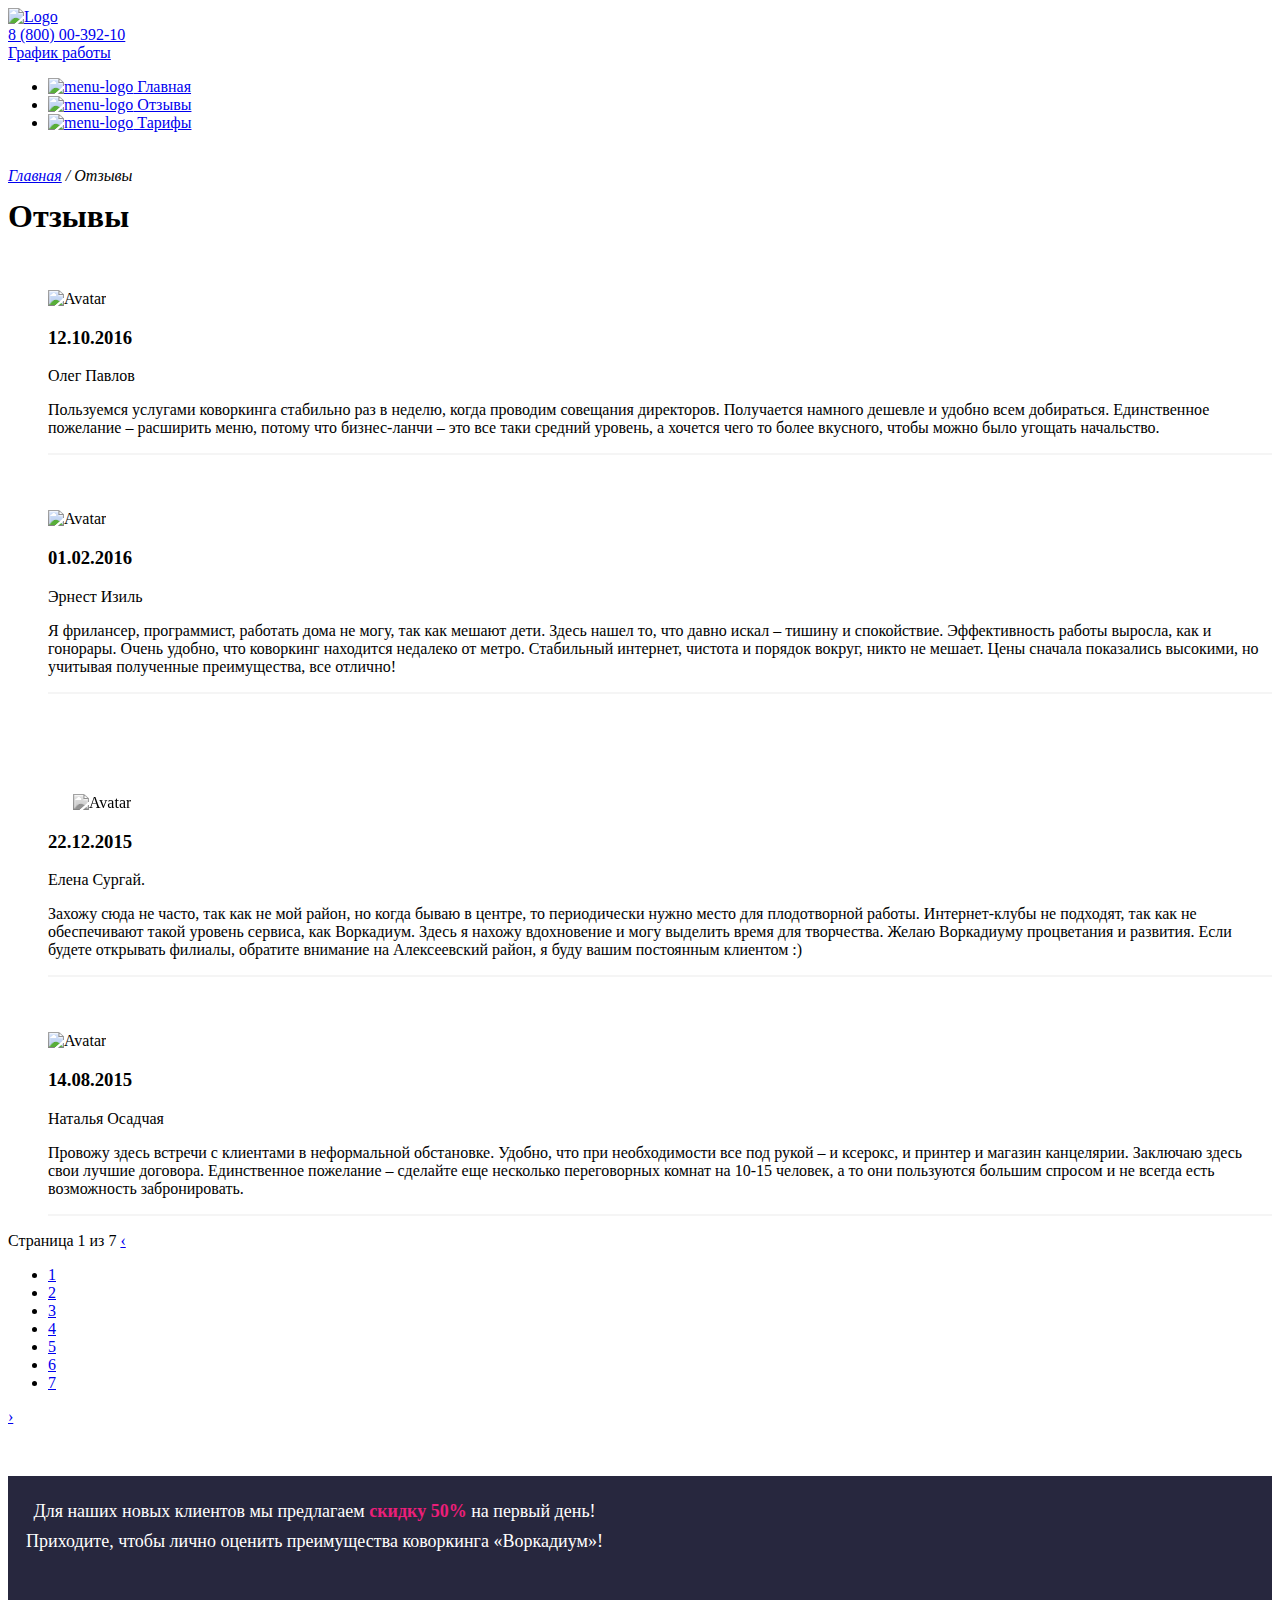
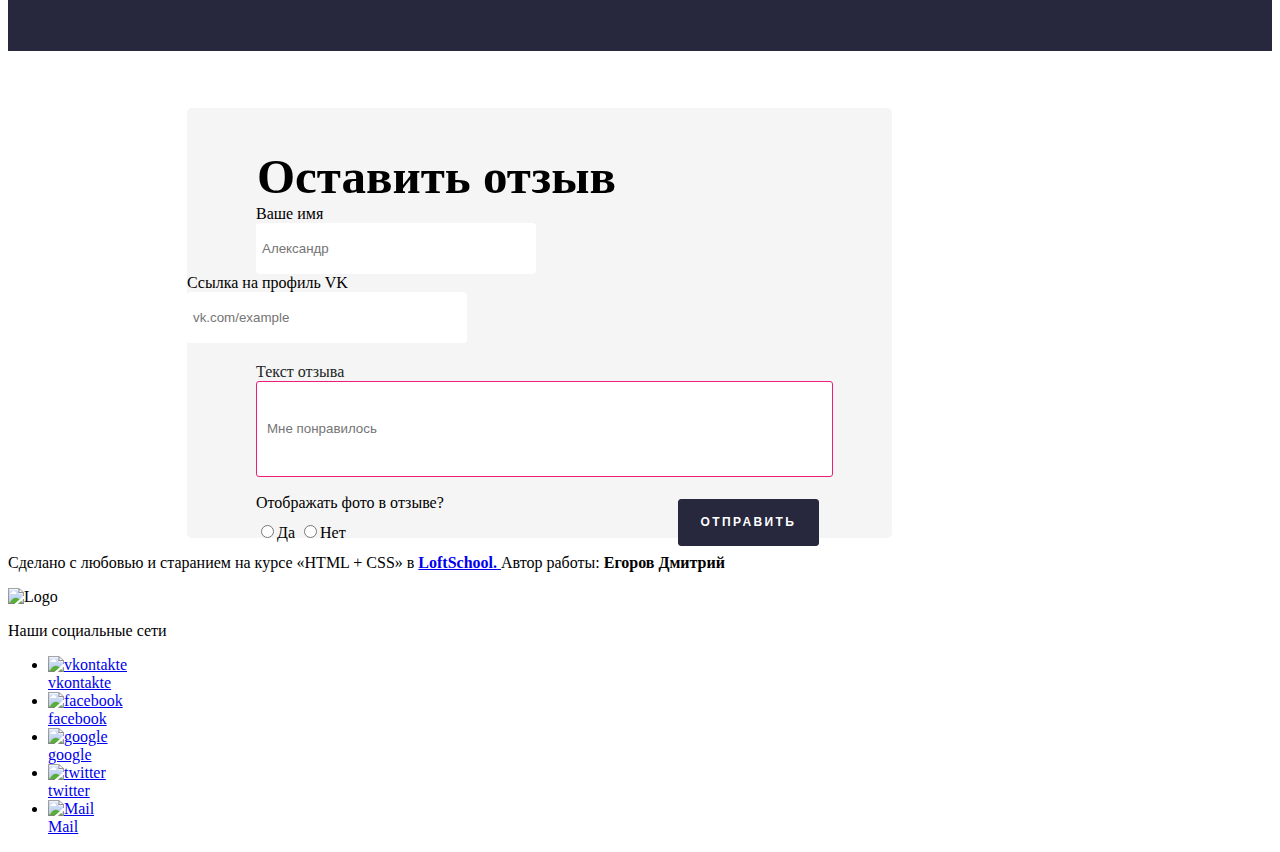
==== comments.html @ 157b0fdf "correct" ====
<!DOCTYPE html>
<html lang="ru">

<head>
    <meta charset="UTF-8">
    <meta name="viewport" content="width=device-width, initial-scale=1.0">
    <meta http-equiv="X-UA-Compatible" content="ie=edge">
    <title>Comments</title>
    <link rel="stylesheet" href="/css/comments-page.css" type="text/css">
</head>

<body>
    <!--[if lt IE 8]>
    <p class="chromeframe">Похоже, что ты используешь
    устаревший браузер, друг. Пожалуйста, <a href="http://
    browsehappy.com/">скачай новый браузер абсолютно
    бесплатно</a> или <a href="http://www.google.com/
    chromeframe/?redirect=true">активируй Google Chrome Frame</
    a></p>
    <![endif]-->
    <div class="wrapper">
        <header class="main-header">
            <div class="container">
                <div class="main-header__block-logo">
                    <a class="main-header__block-logo__link" href="/index.html">
                        <img class="main-header__block-logo__link-img" src="img/logo/logo-fig.png" alt="Logo">
                    </a>
                </div>
                <div class="main-header__info">
                    <a class="main-header__info__phone" href="tel:+78000039210">8 (800) 00-392-10</a>
                    <div class="main-header__info__time-shedule">
                        <a class="main-header__info__work" href="#">График работы</a>
                    </div>
                </div>
            </div>
        </header>
        <div class="container clearfix">
            <aside class="sidebar">
                <nav class="block__menu">
                    <ul class="menu__list">
                        <li class="menu__item">
                            <a class="menu__link" href="/index.html">
                                <img class="menu__link__img" src="/img/icons/main_icon-pink.png" alt="menu-logo"> Главная
                            </a>
                        </li>
                        <li class="menu__item">
                            <a class="menu__link menu_link_active" href="#">
                                <img class="menu__link__img" src="/img/icons/feed_icon_black.png" alt="menu-logo"> Отзывы
                            </a>
                        </li>
                        <li class="menu__item">
                            <a class="menu__link" href="/price.html">
                                <img class="menu__link__img" src="/img/icons/wallet_icon_cw.png" alt="menu-logo"> Тарифы
                            </a>
                        </li>
                    </ul>
                </nav>
            </aside>
            <main class="main clearfix">
                <div class="bread-crumbs">
                    <a class="bread-crumbs__link" href="/index.html">Главная</a>
                    <span class="bread-crumbs__active"> / Отзывы</span>
                </div>
                <h1 class="title">Отзывы</h1>
                <section class="lastnews clearfix">
                    <ul class="lastnews__list-block">
                        <li class="lastnews__block clearfix">
                            <div class="lastnews__block-logo">
                                <img class="lastnews__block-img" src="/img/comments/oleg.png" alt="Avatar">
                            </div>
                            <div class="lastnews__block-content">
                                <h3 class="lastnews__content-data">12.10.2016</h3>
                                <p class="lastnews__content-about">Олег Павлов</p>
                                <p class="lastnews__content-text">
                                    Пользуемся услугами коворкинга стабильно раз в неделю, когда проводим
                                    совещания директоров. Получается намного дешевле и удобно всем
                                    добираться. Единственное пожелание – расширить меню, потому что
                                    бизнес-ланчи – это все таки средний уровень, а хочется чего то более
                                    вкусного, чтобы можно было угощать начальство.
                                </p>
                            </div>
                        </li>
                        <li class="lastnews__block clearfix">
                            <div class="lastnews__block-logo">
                                <img class="lastnews__block-img" src="/img/comments/izil.png" alt="Avatar">
                            </div>
                            <div class="lastnews__block-content">
                                <h3 class="lastnews__content-data">01.02.2016</h3>
                                <p class="lastnews__content-about">Эрнест Изиль</p>
                                <p class="lastnews__content-text">
                                    Я фрилансер, программист, работать дома не могу, так как мешают дети.
                                    Здесь нашел то, что давно искал – тишину и спокойствие. Эффективность
                                    работы выросла, как и гонорары. Очень удобно, что коворкинг находится
                                    недалеко от метро. Стабильный интернет, чистота и порядок вокруг, никто
                                    не мешает. Цены сначала показались высокими, но учитывая полученные
                                    преимущества, все отлично!
                                </p>
                            </div>
                        </li>
                        <li class="lastnews__block clearfix">
                            <div class="lastnews__block-logo">
                                <img class="lastnews__block-img lastnews_block-img_gray-correct" src="/img/logo/logo-fig.png" alt="Avatar">
                            </div>
                            <div class="lastnews__block-content">
                                <h3 class="lastnews__content-data">22.12.2015</h3>
                                <p class="lastnews__content-about">Елена Сургай.</p>
                                <p class="lastnews__content-text">
                                    Захожу сюда не часто, так как не мой район, но когда бываю в центре, то
                                    периодически нужно место для плодотворной работы. Интернет-клубы не
                                    подходят, так как не обеспечивают такой уровень сервиса, как Воркадиум.
                                    Здесь я нахожу вдохновение и могу выделить время для творчества. Желаю
                                    Воркадиуму процветания и развития. Если будете открывать филиалы,
                                    обратите внимание на Алексеевский район, я буду вашим постоянным клиентом :)
                                </p>
                            </div>
                        </li>
                        <li class="lastnews__block clearfix">
                            <div class="lastnews__block-logo">
                                <img class="lastnews__block-img" src="/img/comments/natalya.png" alt="Avatar">
                            </div>
                            <div class="lastnews__block-content">
                                <h3 class="lastnews__content-data">14.08.2015</h3>
                                <p class="lastnews__content-about">Наталья Осадчая</p>
                                <p class="lastnews__content-text">
                                    Провожу здесь встречи с клиентами в неформальной обстановке. Удобно,
                                    что при необходимости все под рукой – и ксерокс, и принтер и магазин
                                    канцелярии. Заключаю здесь свои лучшие договора. Единственное
                                    пожелание – сделайте еще несколько переговорных комнат на 10-15
                                    человек, а то они пользуются большим спросом и не всегда есть
                                    возможность забронировать.
                                </p>
                            </div>
                        </li>
                    </ul>
                </section>
                <div class="pagination">
                    <span class="pagination__title">Страница 1 из 7</span>
                    <a class="pagination__item__link pagination_item_cursor_left" href="#" title="На предыдущую страницу">
                        &lsaquo;
                    </a>
                    <ul class="pagination__list">
                        <li class="pagination__item pagination_item_active">
                            <a class="pagination__item__link" href="#" title="На страницу 1"><div class="pagination__item-block">1</div></a>
                        </li>
                        <li class="pagination__item">
                            <a class="pagination__item__link" href="#" title="На страницу номер 2"><div class="pagination__item-block">2</div></a>
                        </li>
                        <li class="pagination__item">
                            <a class="pagination__item__link" href="#" title="На страницу номер 3"><div class="pagination__item-block">3</div></a>
                        </li>
                        <li class="pagination__item">
                            <a class="pagination__item__link" href="#" title="На страницу номер 4"><div class="pagination__item-block">4</div></a>
                        </li>
                        <li class="pagination__item">
                            <a class="pagination__item__link" href="#" title="На страницу номер 5"><div class="pagination__item-block">5</div></a>
                        </li>
                        <li class="pagination__item">
                            <a class="pagination__item__link" href="#" title="На страницу номер 6"><div class="pagination__item-block">6</div></a>
                        </li>
                        <li class="pagination__item">
                            <a class="pagination__item__link" href="#" title="На страницу номер 7"><div class="pagination__item-block">7</div></a>
                        </li>
                    </ul>
                    <a class="pagination__item__link pagination_item_cursor_right" href="#" title="На следующую страницу">
                        &rsaquo;
                    </a>
                </div>
            </main>
        </div>
        <section class="container middle-banner">
            <div class="main">
                <p class="middle-banner__text">
                    Для наших новых клиентов мы предлагаем <span class="middle-banner_text_correct">скидку 50%</span> на первый день! Приходите, чтобы лично оценить преимущества коворкинга
                    «Воркадиум»!
                </p>
            </div>
        </section>
        <section class="container form">
            <form class="form__block">
                <h2 class="form-heading">Оставить отзыв</h2>
                <div class="form__name form__input_left">
                    <label class="form__name-text">Ваше имя</label>
                    <br>
                    <input class="form__input" type="text" placeholder="Александр">
                </div>
                <div class="form__link-vk form__input_right">
                    <label class="form__link-text">Ссылка на профиль VK</label>
                    <br>
                    <input class="form__input" type="text" placeholder="vk.com/example">
                </div>
                <div class="form__textform">
                    <label class="form__textform-head">Текст отзыва</label>
                    <br>
                    <input class="form__textarea" type="text" placeholder="Мне понравилось">
                </div>
                <div class="form__radio-buttons">
                    <label class="form__radio-buttons__question">Отображать фото в отзыве?</label>
                    <div class="form__two-buttons">
                        <label>
                            <input type="radio" name="yes">Да
                        </label>
                        <label>
                            <input type="radio" name="yes">Нет
                        </label>
                    </div>
                    <button class="form__button-submit" title="Отправить отзыв">Отправить</button>
                </div>
            </form>
            </div>
        </section>
    </div>
    <footer class="footer">
        <div class="container">
            <div class="footer__block-address">
                <p class="footer__block-address__text">
                    Сделано с любовью и старанием на курсе «HTML + CSS» в
                    <a class="footer__block-address__text-link" href="www.loftschool.com">
                        <b>LoftSchool.</b>
                    </a>
                    Автор работы:
                    <b>Егоров Дмитрий</b>
                </p>
            </div>
            <div class="footer__block-logo">
                <img class="footer__block-logo__img" src="img/logo/logo-fig.png" alt="Logo">
            </div>
            <div class="footer__block-social">
                <p class="footer__block-social__text">Наши социальные сети</p>
                <ul class="footer__block-social__list">
                    <li class="footer__block-social__item">
                        <a class="footer__block-social__item__link" href="#">
                            <div class="footer__block-social__item__circle">
                                <img class="footer__block-social__item__circle__img" src="img/social/vk2.png" alt="vkontakte">
                            </div>
                            vkontakte
                        </a>
                    </li>
                    <li class="footer__block-social__item">
                        <a class="footer__block-social__item__link" href="#">
                            <div class="footer__block-social__item__circle">
                                <img class="footer__block-social__item__circle__img facebook_correct" src="img/social/fb1.png" alt="facebook">
                            </div>
                            facebook
                        </a>
                    </li>
                    <li class="footer__block-social__item">
                        <a class="footer__block-social__item__link" href="#">
                            <div class="footer__block-social__item__circle">
                                <img class="footer__block-social__item__circle__img" src="img/social/google.png" alt="google">
                            </div>
                            google
                        </a>
                    </li>
                    <li class="footer__block-social__item">
                        <a class="footer__block-social__item__link" href="#">
                            <div class="footer__block-social__item__circle">
                                <img class="footer__block-social__item__circle__img" src="img/social/twitter.png" alt="twitter">
                            </div>
                            twitter
                        </a>
                    </li>
                    <li class="footer__block-social__item">
                        <a class="footer__block-social__item__link" href="#">
                            <div class="footer__block-social__item__circle">
                                <img class="footer__block-social__item__circle__img" src="img/social/mail.png" alt="Mail">
                            </div>
                            Mail
                        </a>
                    </li>
                </ul>
            </div>
        </div>
    </footer>
</body>

</html>
---- css/comments-page.css ----
@import url('/css/fonts/fonts.css');
@import url('/css/general/general.css');
@import url('/css/header/header.css');
@import url('/css/menu/menu.css');
@import url('/css/section-comments/lastnews-block.css');
@import url('/css/pagination/pagination.css');
@import url('/css/footer/footer.css');
.bread-crumbs {
    margin-top: 35px;
    font-style: italic;
}

.title {
    margin-top: 13px;
}

.main-header {
    margin-bottom: 8px;
}

.lastnews__block {
    list-style-type: none;
    border-bottom: 2px solid #f5f5f5;
    margin-top: 55px;
}

.lastnews_block-img_gray-correct {
    filter: grayscale(1.0);
    margin-top: 45px;
    margin-left: 25px;
}

.pagination {
    margin-bottom: 50px;
}

.middle-banner {
    width: 100%;
    height: 175px;
    background-color: #27273e;
    background-image: url('/img/banners/Group 1.png');
    margin-bottom: 57px;
}

.middle-banner__text {
    font-weight: 300;
    text-align: center;
    font-size: 18px;
    display: block;
    color: white;
    width: 613px;
    line-height: 30px;
    padding-top: 20px;
    margin-right: 233px;
}

.middle-banner_text_correct {
    color: #ec1e79;
    font-weight: bold;
}

.form__block {
    width: 705px;
    background-color: #f5f5f5;
    height: 430px;
    margin-left: 179px;
    border-radius: 5px;
}

.form-heading {
    font-size: 49px;
    padding-top: 40px;
    padding-left: 70px;
    margin-bottom: 0;
}

.form__name {
    margin-top: 0;
    display: inline-block;
    margin-right: 15px;
}

.form__link-vk {
    display: inline-block;
}

.form__input {
    color: #221f1f;
    width: 271px;
    height: 47px;
    border: 1px solid #fff;
    border-radius: 3px;
    padding-left: 5px;
}

.form__input_left {
    margin-left: 69px;
}

.form__input_right {
    margin-right: 70px;
}

.form__textform {
    color: #221f1f;
    margin-left: 69px;
    margin-top: 20px;
}

.form__textarea {
    border: 1px solid #ec1e79;
    border-radius: 3px;
    width: 563px;
    height: 92px;
    padding-left: 10px;
    vertical-align: text-top;
}

.form__radio-buttons {
    margin-left: 69px;
    margin-top: 17px;
    max-width: 563px;
}

.form__two-buttons {
    margin-top: 10px;
}

.form__button-submit {
    float: right;
    margin-top: -43px;
    background-color: #27273e;
    color: #fff;
    font-size: 12px;
    font-weight: 700;
    text-transform: uppercase;
    letter-spacing: 2.4px;
    width: 141px;
    height: 47px;
    border: 1px solid #27273e;
    border-radius: 3px;
    cursor: pointer;
    transition-duration: 0.3s;
}

.form__button-submit:hover {
    background-color: #ec1e79;
    color: #fff;
    border: 1px solid #ec1e79;
}
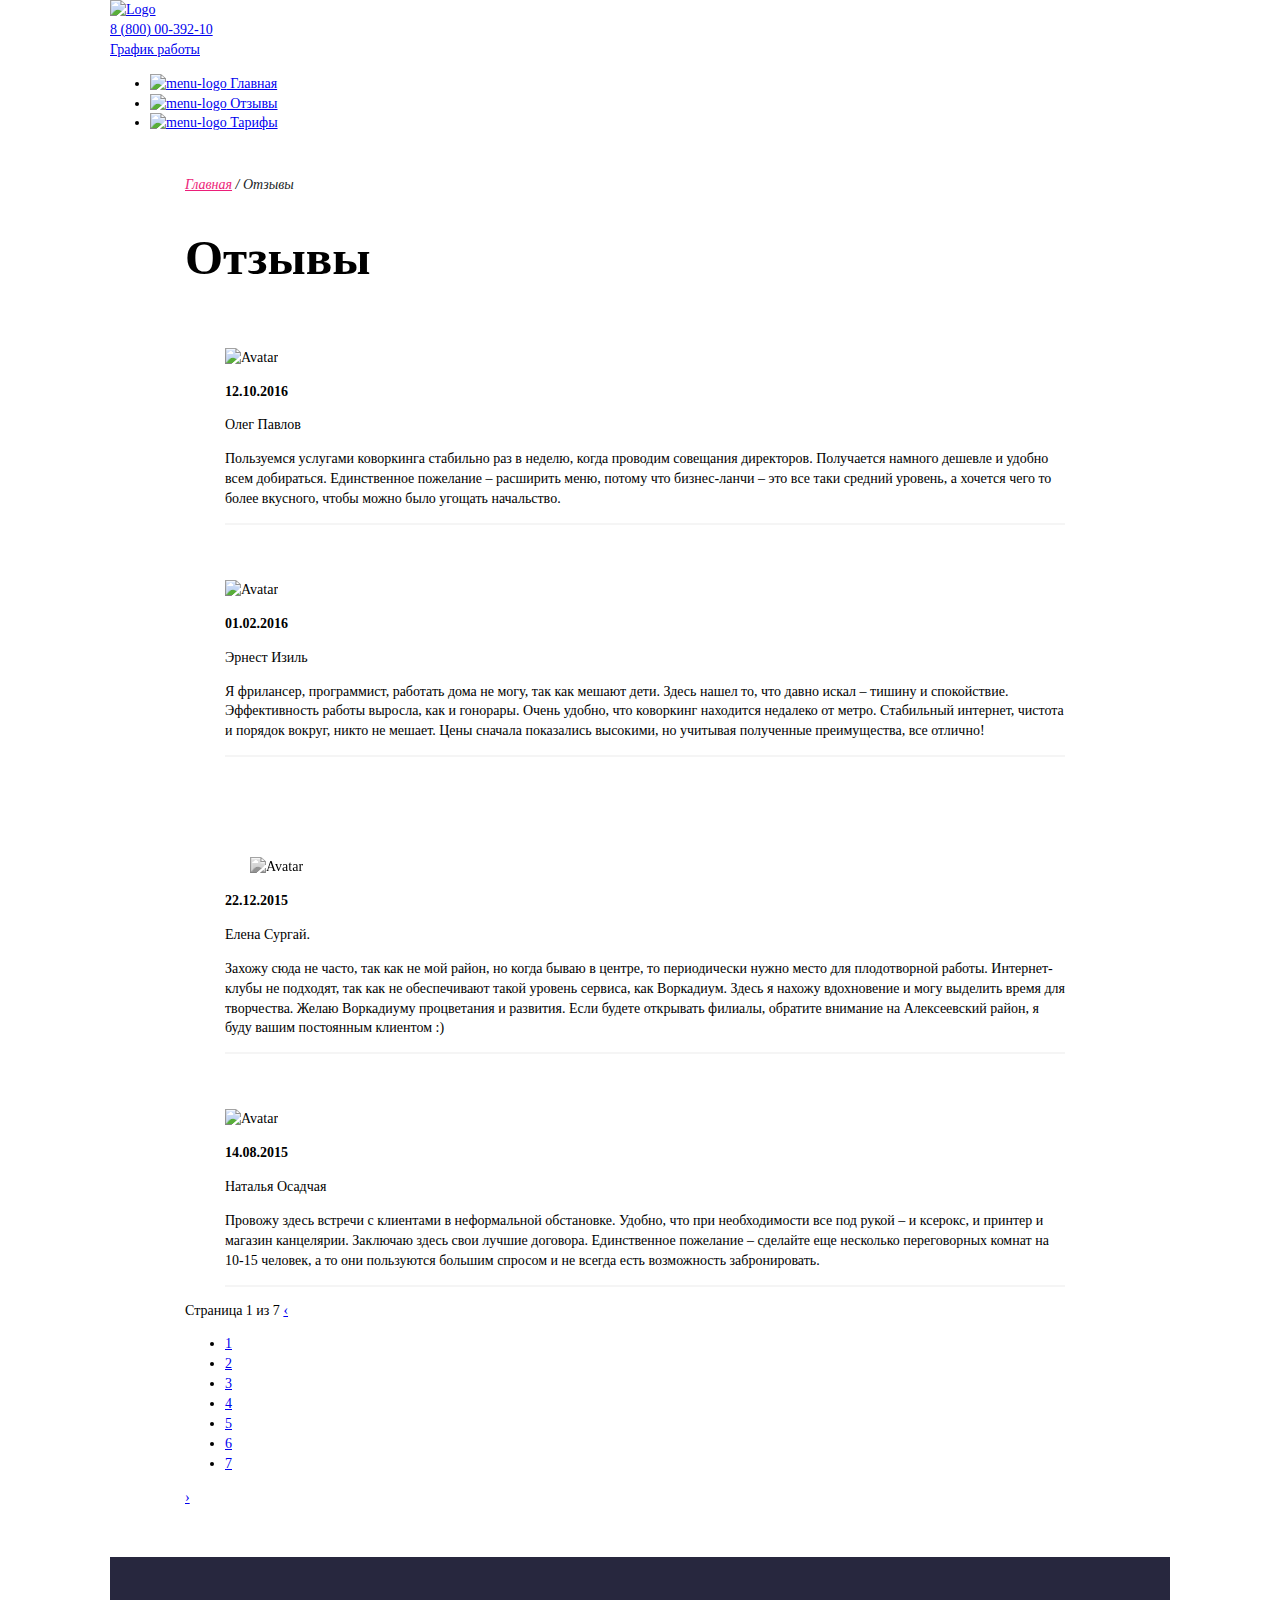
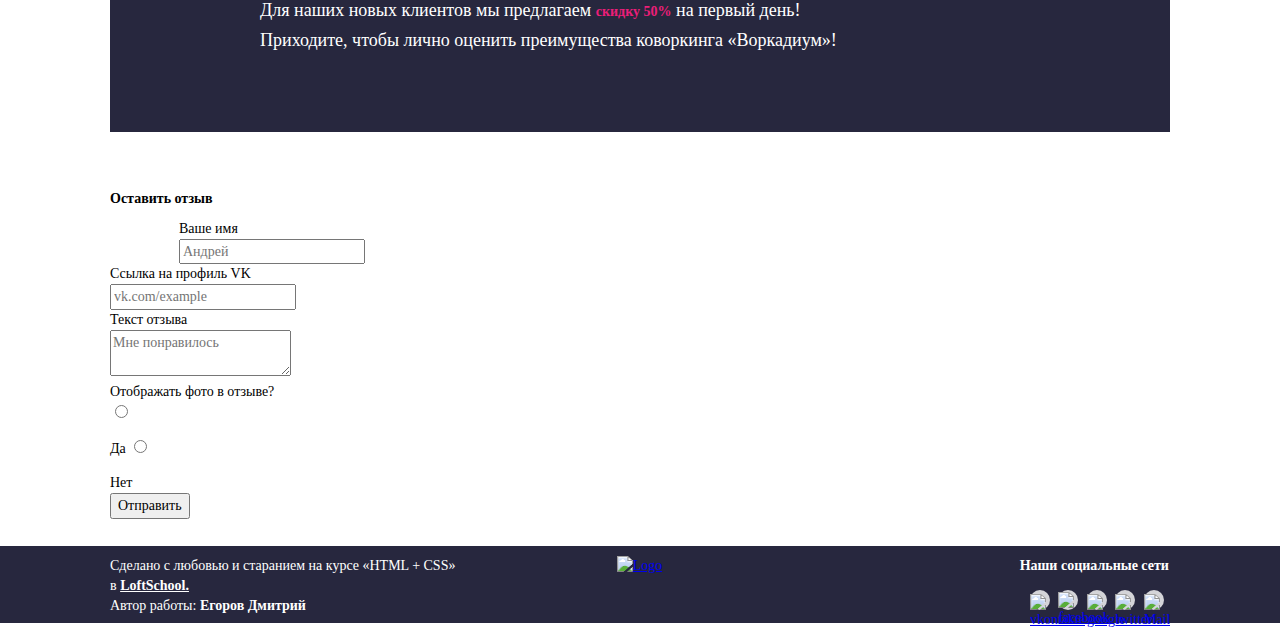
==== commit 814e42d6: "finish third page" ====
--- a/comments.html
+++ b/comments.html
@@ -22,14 +22,14 @@
         <header class="main-header">
             <div class="container">
                 <div class="main-header__block-logo">
-                    <a class="main-header__block-logo__link" href="/index.html">
+                    <a class="main-header__block-logo__link" href="/index.html" title="На Главную Страницу">
                         <img class="main-header__block-logo__link-img" src="img/logo/logo-fig.png" alt="Logo">
                     </a>
                 </div>
                 <div class="main-header__info">
-                    <a class="main-header__info__phone" href="tel:+78000039210">8 (800) 00-392-10</a>
+                    <a class="main-header__info__phone" href="tel:+78000039210" title="Позвонить">8 (800) 00-392-10</a>
                     <div class="main-header__info__time-shedule">
-                        <a class="main-header__info__work" href="#">График работы</a>
+                        <a class="main-header__info__work" href="#" title="Посмотреть График Работы">График работы</a>
                     </div>
                 </div>
             </div>
@@ -39,17 +39,17 @@
                 <nav class="block__menu">
                     <ul class="menu__list">
                         <li class="menu__item">
-                            <a class="menu__link" href="/index.html">
+                            <a class="menu__link" href="/index.html" title="Главная">
                                 <img class="menu__link__img" src="/img/icons/main_icon-pink.png" alt="menu-logo"> Главная
                             </a>
                         </li>
                         <li class="menu__item">
-                            <a class="menu__link menu_link_active" href="#">
+                            <a class="menu__link menu_link_active" href="/comments.html" title="Отзывы">
                                 <img class="menu__link__img" src="/img/icons/feed_icon_black.png" alt="menu-logo"> Отзывы
                             </a>
                         </li>
                         <li class="menu__item">
-                            <a class="menu__link" href="/price.html">
+                            <a class="menu__link" href="/price.html" title="Тарифы">
                                 <img class="menu__link__img" src="/img/icons/wallet_icon_cw.png" alt="menu-logo"> Тарифы
                             </a>
                         </li>
@@ -57,9 +57,15 @@
                 </nav>
             </aside>
             <main class="main clearfix">
-                <div class="bread-crumbs">
-                    <a class="bread-crumbs__link" href="/index.html">Главная</a>
-                    <span class="bread-crumbs__active"> / Отзывы</span>
+                <div class="breadcrumbs">
+                    <ul class="breadcrumbs__list">
+                        <li class="breadcrumbs__item">
+                            <a class="breadcrumbs__item-link" href="/index.html" title="Перейти на Главную">Главная</a>
+                        </li>
+                        <li class="breadcrumbs__item">
+                            <p class="breadcrumbs__item__active">Отзывы</p>
+                        </li>
+                    </ul>
                 </div>
                 <h1 class="title">Отзывы</h1>
                 <section class="lastnews clearfix">
@@ -175,38 +181,48 @@
                 </p>
             </div>
         </section>
-        <section class="container form">
-            <form class="form__block">
-                <h2 class="form-heading">Оставить отзыв</h2>
-                <div class="form__name form__input_left">
-                    <label class="form__name-text">Ваше имя</label>
+        <section class="container form-adding">
+            <form class="form-adding__block">
+                <h1 class="form-adding-heading">Оставить отзыв</h1>
+                <div class="form-adding__name form__input_left">
+                    <label>
+                        <span class="form-adding__name-text">Ваше имя</span>
+                        <br>
+                        <input class="form-adding__input" type="text" placeholder="Андрей" title="Введите Ваше Имя">
+                    </label>
+                </div>
+                <div class="form-adding__link-vk review__input_right">
+                    <label>
+                        <span class="form-adding__link-text">Ссылка на профиль VK</span>
+                        <br>
+                        <input class="form-adding__input" type="text" placeholder="vk.com/example"title="Введите ссылку на Ваш профиль Вконтакте">
+                    </label>
+                </div>
+                <div class="form-adding__textform">
+                    <label>
+                        <span class="form-adding__textform-head">Текст отзыва</span>
+                        <br>
+                        <textarea class="form-adding__textarea" type="text" placeholder="Мне понравилось"title="Введите Текст"></textarea>
+                    </label>
+                </div>
+                <div class="form-adding__radio-buttons">
+                    <span class="form-adding__radio-buttons__question">Отображать фото в отзыве?</span>
                     <br>
-                    <input class="form__input" type="text" placeholder="Александр">
-                </div>
-                <div class="form__link-vk form__input_right">
-                    <label class="form__link-text">Ссылка на профиль VK</label>
-                    <br>
-                    <input class="form__input" type="text" placeholder="vk.com/example">
-                </div>
-                <div class="form__textform">
-                    <label class="form__textform-head">Текст отзыва</label>
-                    <br>
-                    <input class="form__textarea" type="text" placeholder="Мне понравилось">
-                </div>
-                <div class="form__radio-buttons">
-                    <label class="form__radio-buttons__question">Отображать фото в отзыве?</label>
-                    <div class="form__two-buttons">
-                        <label>
-                            <input type="radio" name="yes">Да
+                    <div class="form-adding__two-buttons">
+                        <label class="radio-button">
+                            <input class="radio-button-input" type="radio" name="yes/no">
+                            <p class="radio-button--style" title="Выбрать 'Да'"></p>
+                            <span class="answer">Да</span>
                         </label>
-                        <label>
-                            <input type="radio" name="yes">Нет
+                        <label class="radio-button">
+                            <input class="radio-button-input" type="radio" name="yes/no">
+                            <p class="radio-button--style" title="Выбрать 'Нет'"></p>
+                            <span class="answer">Нет</span>
                         </label>
                     </div>
-                    <button class="form__button-submit" title="Отправить отзыв">Отправить</button>
+                    <button class="form-adding__button-submit" type="submit" title="Оставить Отзыв">Отправить</button>
                 </div>
             </form>
-            </div>
         </section>
     </div>
     <footer class="footer">
@@ -217,18 +233,20 @@
                     <a class="footer__block-address__text-link" href="www.loftschool.com">
                         <b>LoftSchool.</b>
                     </a>
-                    Автор работы:
+                    <br> Автор работы:
                     <b>Егоров Дмитрий</b>
                 </p>
             </div>
             <div class="footer__block-logo">
-                <img class="footer__block-logo__img" src="img/logo/logo-fig.png" alt="Logo">
+                <a href="/comments.html">
+                    <img class="footer__block-logo__img" src="img/logo/logo-fig.png" alt="Logo" title="В начало страницы">
+                </a>
             </div>
             <div class="footer__block-social">
                 <p class="footer__block-social__text">Наши социальные сети</p>
                 <ul class="footer__block-social__list">
                     <li class="footer__block-social__item">
-                        <a class="footer__block-social__item__link" href="#">
+                        <a class="footer__block-social__item__link" href="#" title="Vkontakte">
                             <div class="footer__block-social__item__circle">
                                 <img class="footer__block-social__item__circle__img" src="img/social/vk2.png" alt="vkontakte">
                             </div>
@@ -236,7 +254,7 @@
                         </a>
                     </li>
                     <li class="footer__block-social__item">
-                        <a class="footer__block-social__item__link" href="#">
+                        <a class="footer__block-social__item__link" href="#" title="Facebook">
                             <div class="footer__block-social__item__circle">
                                 <img class="footer__block-social__item__circle__img facebook_correct" src="img/social/fb1.png" alt="facebook">
                             </div>
@@ -244,7 +262,7 @@
                         </a>
                     </li>
                     <li class="footer__block-social__item">
-                        <a class="footer__block-social__item__link" href="#">
+                        <a class="footer__block-social__item__link" href="#" title="Google">
                             <div class="footer__block-social__item__circle">
                                 <img class="footer__block-social__item__circle__img" src="img/social/google.png" alt="google">
                             </div>
@@ -252,7 +270,7 @@
                         </a>
                     </li>
                     <li class="footer__block-social__item">
-                        <a class="footer__block-social__item__link" href="#">
+                        <a class="footer__block-social__item__link" href="#" title="Twitter">
                             <div class="footer__block-social__item__circle">
                                 <img class="footer__block-social__item__circle__img" src="img/social/twitter.png" alt="twitter">
                             </div>
@@ -260,7 +278,7 @@
                         </a>
                     </li>
                     <li class="footer__block-social__item">
-                        <a class="footer__block-social__item__link" href="#">
+                        <a class="footer__block-social__item__link" href="#" title="Mail">
                             <div class="footer__block-social__item__circle">
                                 <img class="footer__block-social__item__circle__img" src="img/social/mail.png" alt="Mail">
                             </div>
@@ -272,5 +290,4 @@
         </div>
     </footer>
 </body>
-
 </html>--- a/css/comments-page.css
+++ b/css/comments-page.css
@@ -5,6 +5,12 @@
 @import url('/css/section-comments/lastnews-block.css');
 @import url('/css/pagination/pagination.css');
 @import url('/css/footer/footer.css');
+
+.main {
+    max-width: 880px;
+    float: left;
+}
+
 .bread-crumbs {
     margin-top: 35px;
     font-style: italic;
@@ -44,14 +50,14 @@
 
 .middle-banner__text {
     font-weight: 300;
-    text-align: center;
+    text-align: left;
     font-size: 18px;
     display: block;
     color: white;
     width: 613px;
     line-height: 30px;
     padding-top: 20px;
-    margin-right: 233px;
+    margin-left: 75px;
 }
 
 .middle-banner_text_correct {
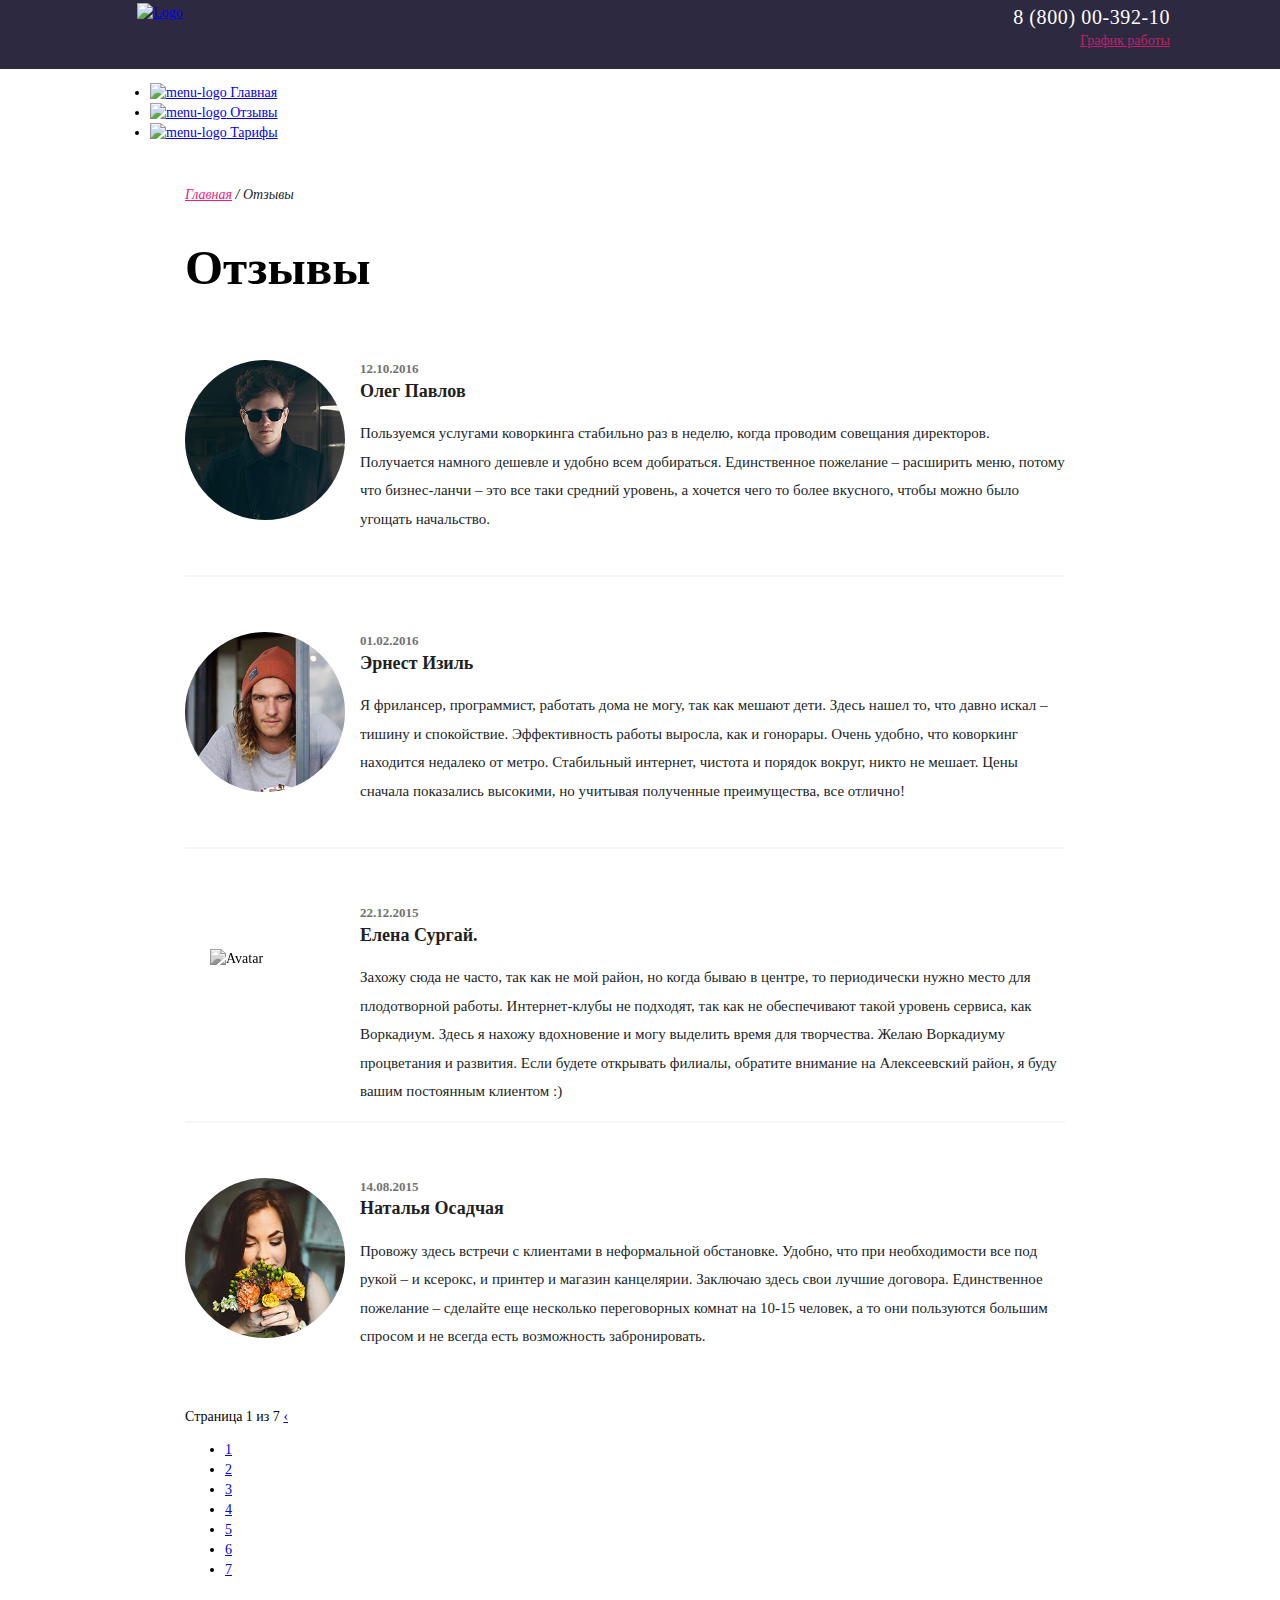
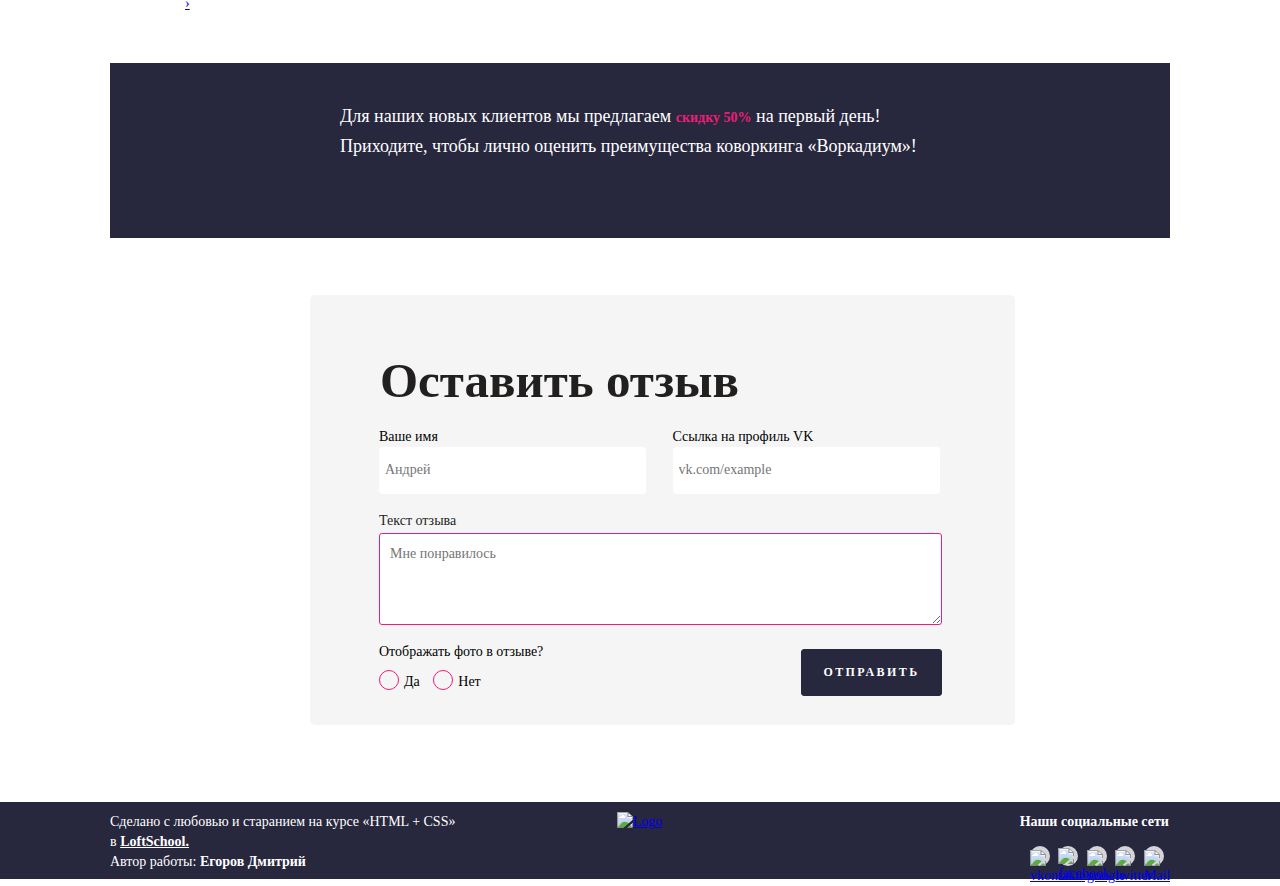
==== commit 23dd3461: "correct" ====
--- a/comments.html
+++ b/comments.html
@@ -1,6 +1,5 @@
 <!DOCTYPE html>
 <html lang="ru">
-
 <head>
     <meta charset="UTF-8">
     <meta name="viewport" content="width=device-width, initial-scale=1.0">
@@ -8,7 +7,6 @@
     <title>Comments</title>
     <link rel="stylesheet" href="/css/comments-page.css" type="text/css">
 </head>
-
 <body>
     <!--[if lt IE 8]>
     <p class="chromeframe">Похоже, что ты используешь
@@ -72,7 +70,7 @@
                     <ul class="lastnews__list-block">
                         <li class="lastnews__block clearfix">
                             <div class="lastnews__block-logo">
-                                <img class="lastnews__block-img" src="/img/comments/oleg.png" alt="Avatar">
+                                <img class="lastnews__block-img" src="/img/comments/oleg1.jpg" alt="Avatar">
                             </div>
                             <div class="lastnews__block-content">
                                 <h3 class="lastnews__content-data">12.10.2016</h3>
@@ -88,7 +86,7 @@
                         </li>
                         <li class="lastnews__block clearfix">
                             <div class="lastnews__block-logo">
-                                <img class="lastnews__block-img" src="/img/comments/izil.png" alt="Avatar">
+                                <img class="lastnews__block-img" src="/img/comments/izil1.jpg" alt="Avatar">
                             </div>
                             <div class="lastnews__block-content">
                                 <h3 class="lastnews__content-data">01.02.2016</h3>
@@ -122,7 +120,7 @@
                         </li>
                         <li class="lastnews__block clearfix">
                             <div class="lastnews__block-logo">
-                                <img class="lastnews__block-img" src="/img/comments/natalya.png" alt="Avatar">
+                                <img class="lastnews__block-img" src="/img/comments/natalya1.jpg" alt="Avatar">
                             </div>
                             <div class="lastnews__block-content">
                                 <h3 class="lastnews__content-data">14.08.2015</h3>
--- a/css/comments-page.css
+++ b/css/comments-page.css
@@ -2,19 +2,10 @@
 @import url('/css/general/general.css');
 @import url('/css/header/header.css');
 @import url('/css/menu/menu.css');
-@import url('/css/section-comments/lastnews-block.css');
+@import url('/css/section-lastnews/lastnews-block.css');
 @import url('/css/pagination/pagination.css');
 @import url('/css/footer/footer.css');
-
-.main {
-    max-width: 880px;
-    float: left;
-}
-
-.bread-crumbs {
-    margin-top: 35px;
-    font-style: italic;
-}
+@import url('/css/form/form.css');
 
 .title {
     margin-top: 13px;
@@ -57,100 +48,10 @@
     width: 613px;
     line-height: 30px;
     padding-top: 20px;
-    margin-left: 75px;
+    margin-left: 155px;
 }
 
 .middle-banner_text_correct {
     color: #ec1e79;
     font-weight: bold;
 }
-
-.form__block {
-    width: 705px;
-    background-color: #f5f5f5;
-    height: 430px;
-    margin-left: 179px;
-    border-radius: 5px;
-}
-
-.form-heading {
-    font-size: 49px;
-    padding-top: 40px;
-    padding-left: 70px;
-    margin-bottom: 0;
-}
-
-.form__name {
-    margin-top: 0;
-    display: inline-block;
-    margin-right: 15px;
-}
-
-.form__link-vk {
-    display: inline-block;
-}
-
-.form__input {
-    color: #221f1f;
-    width: 271px;
-    height: 47px;
-    border: 1px solid #fff;
-    border-radius: 3px;
-    padding-left: 5px;
-}
-
-.form__input_left {
-    margin-left: 69px;
-}
-
-.form__input_right {
-    margin-right: 70px;
-}
-
-.form__textform {
-    color: #221f1f;
-    margin-left: 69px;
-    margin-top: 20px;
-}
-
-.form__textarea {
-    border: 1px solid #ec1e79;
-    border-radius: 3px;
-    width: 563px;
-    height: 92px;
-    padding-left: 10px;
-    vertical-align: text-top;
-}
-
-.form__radio-buttons {
-    margin-left: 69px;
-    margin-top: 17px;
-    max-width: 563px;
-}
-
-.form__two-buttons {
-    margin-top: 10px;
-}
-
-.form__button-submit {
-    float: right;
-    margin-top: -43px;
-    background-color: #27273e;
-    color: #fff;
-    font-size: 12px;
-    font-weight: 700;
-    text-transform: uppercase;
-    letter-spacing: 2.4px;
-    width: 141px;
-    height: 47px;
-    border: 1px solid #27273e;
-    border-radius: 3px;
-    cursor: pointer;
-    transition-duration: 0.3s;
-}
-
-.form__button-submit:hover {
-    background-color: #ec1e79;
-    color: #fff;
-    border: 1px solid #ec1e79;
-}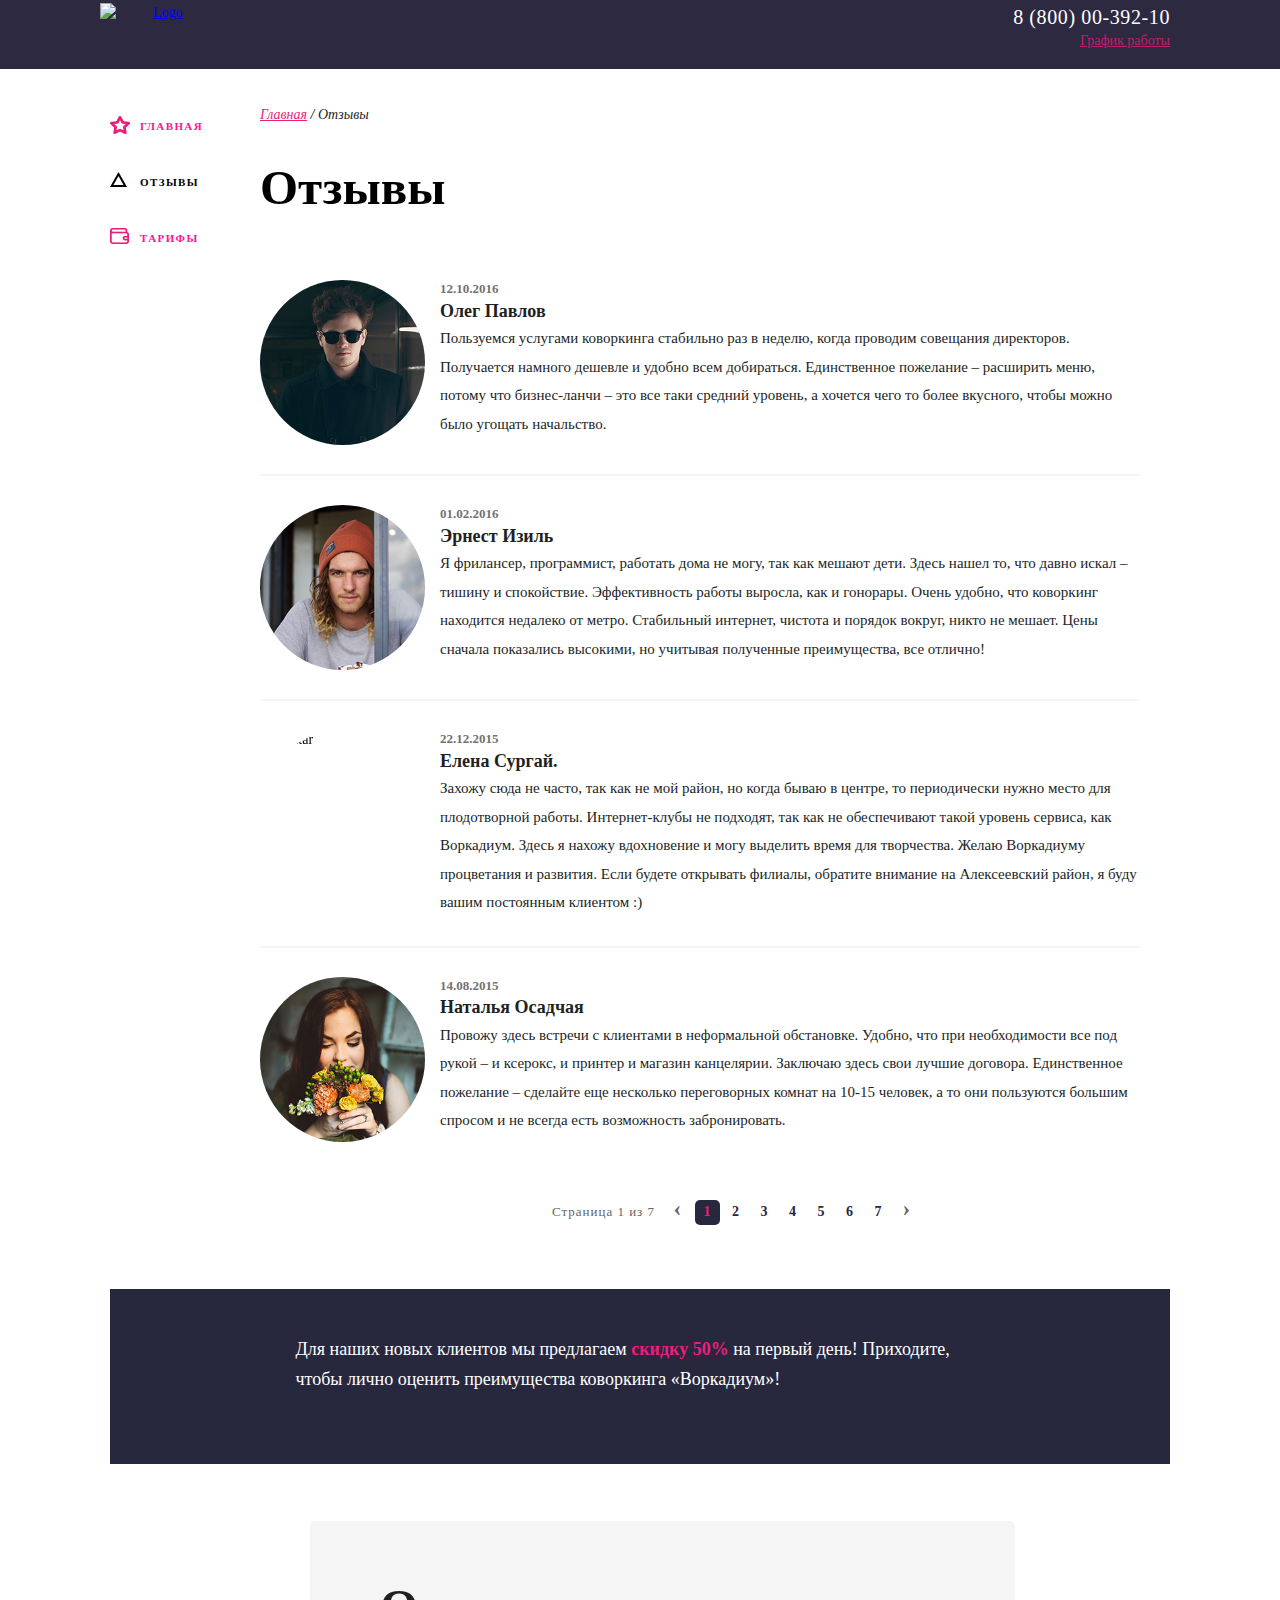
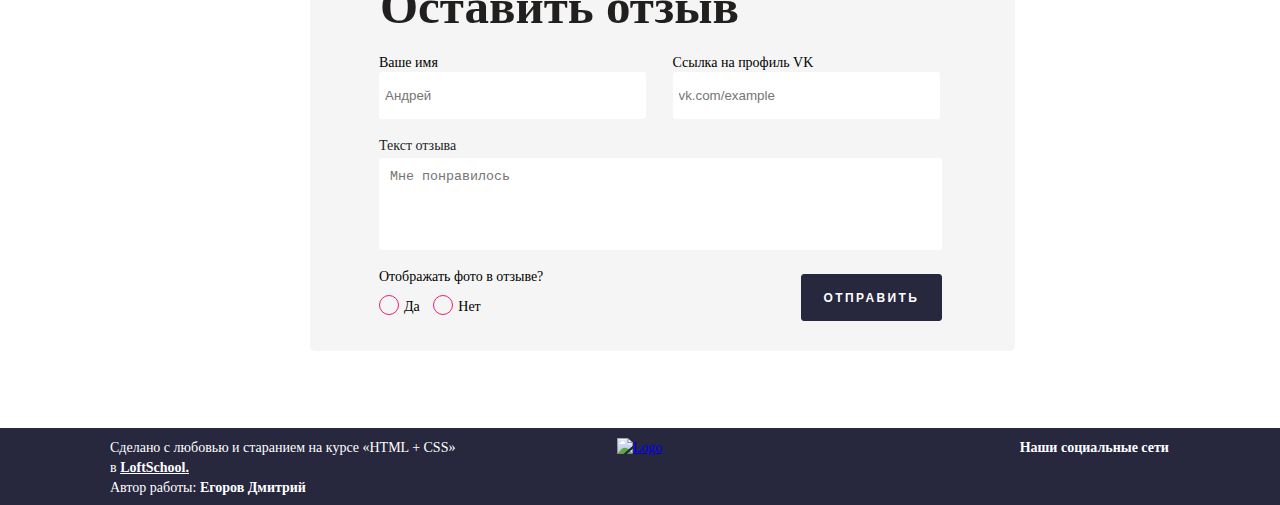
==== commit 8649aefe: "end thirth page" ====
--- a/comments.html
+++ b/comments.html
@@ -4,7 +4,8 @@
     <meta charset="UTF-8">
     <meta name="viewport" content="width=device-width, initial-scale=1.0">
     <meta http-equiv="X-UA-Compatible" content="ie=edge">
-    <title>Comments</title>
+    <title>Отзывы о нас</title>
+    <link rel="icon" type="png" sizes="96x96" href="/img/favicon/favicon-96x96.png">
     <link rel="stylesheet" href="/css/comments-page.css" type="text/css">
 </head>
 <body>
@@ -19,7 +20,7 @@
     <div class="wrapper">
         <header class="main-header">
             <div class="container">
-                <div class="main-header__block-logo">
+                <div class="main-header__block-logo" id="return">
                     <a class="main-header__block-logo__link" href="/index.html" title="На Главную Страницу">
                         <img class="main-header__block-logo__link-img" src="img/logo/logo-fig.png" alt="Logo">
                     </a>
@@ -34,21 +35,40 @@
         </header>
         <div class="container clearfix">
             <aside class="sidebar">
+                <!-- <nav class="block__menu">
+                    <ul class="menu__list">
+                        <li class="menu__item">
+                            <a class="menu__link" href="/index.html" title="Главная">
+                                <img class="menu__link__img" src="/img/icons/main_icon-pink.png" alt="menu-logo"> Главная
+                            </a>
+                        </li>
+                        <li class="menu__item">
+                            <a class="menu__link menu_link_active" href="/comments.html" title="Отзывы">
+                                <img class="menu__link__img" src="/img/icons/feed_icon_black.png" alt="menu-logo"> Отзывы
+                            </a>
+                        </li>
+                        <li class="menu__item">
+                            <a class="menu__link" href="/price.html" title="Тарифы">
+                                <img class="menu__link__img" src="/img/icons/wallet_icon_cw.png" alt="menu-logo"> Тарифы
+                            </a>
+                        </li>
+                    </ul>
+                </nav> -->
                 <nav class="block__menu">
                     <ul class="menu__list">
                         <li class="menu__item">
-                            <a class="menu__link" href="/index.html" title="Главная">
-                                <img class="menu__link__img" src="/img/icons/main_icon-pink.png" alt="menu-logo"> Главная
-                            </a>
-                        </li>
-                        <li class="menu__item">
-                            <a class="menu__link menu_link_active" href="/comments.html" title="Отзывы">
-                                <img class="menu__link__img" src="/img/icons/feed_icon_black.png" alt="menu-logo"> Отзывы
-                            </a>
-                        </li>
-                        <li class="menu__item">
-                            <a class="menu__link" href="/price.html" title="Тарифы">
-                                <img class="menu__link__img" src="/img/icons/wallet_icon_cw.png" alt="menu-logo"> Тарифы
+                            <a class="menu__link link_main" href="/index.html" title="Главная">
+                                Главная
+                            </a>
+                        </li>
+                        <li class="menu__item">
+                            <a class="menu__link link_comments menu_link_active-comments" href="/comments.html" title="Отзывы">
+                                Отзывы
+                            </a>
+                        </li>
+                        <li class="menu__item">
+                            <a class="menu__link link_price" href="/price.html" title="Тарифы">
+                                Тарифы
                             </a>
                         </li>
                     </ul>
@@ -58,7 +78,7 @@
                 <div class="breadcrumbs">
                     <ul class="breadcrumbs__list">
                         <li class="breadcrumbs__item">
-                            <a class="breadcrumbs__item-link" href="/index.html" title="Перейти на Главную">Главная</a>
+                            <a class="breadcrumbs__item-link" href="/index.html" title="Перейти на Главную Страницу">Главная</a>
                         </li>
                         <li class="breadcrumbs__item">
                             <p class="breadcrumbs__item__active">Отзывы</p>
@@ -140,43 +160,57 @@
                 <div class="pagination">
                     <span class="pagination__title">Страница 1 из 7</span>
                     <a class="pagination__item__link pagination_item_cursor_left" href="#" title="На предыдущую страницу">
-                        &lsaquo;
+                        <span>&lsaquo;</span>
                     </a>
                     <ul class="pagination__list">
-                        <li class="pagination__item pagination_item_active">
-                            <a class="pagination__item__link" href="#" title="На страницу 1"><div class="pagination__item-block">1</div></a>
-                        </li>
-                        <li class="pagination__item">
-                            <a class="pagination__item__link" href="#" title="На страницу номер 2"><div class="pagination__item-block">2</div></a>
-                        </li>
-                        <li class="pagination__item">
-                            <a class="pagination__item__link" href="#" title="На страницу номер 3"><div class="pagination__item-block">3</div></a>
-                        </li>
-                        <li class="pagination__item">
-                            <a class="pagination__item__link" href="#" title="На страницу номер 4"><div class="pagination__item-block">4</div></a>
-                        </li>
-                        <li class="pagination__item">
-                            <a class="pagination__item__link" href="#" title="На страницу номер 5"><div class="pagination__item-block">5</div></a>
-                        </li>
-                        <li class="pagination__item">
-                            <a class="pagination__item__link" href="#" title="На страницу номер 6"><div class="pagination__item-block">6</div></a>
-                        </li>
-                        <li class="pagination__item">
-                            <a class="pagination__item__link" href="#" title="На страницу номер 7"><div class="pagination__item-block">7</div></a>
+                        <li class="pagination__item">
+                            <a class="pagination__item__link" href="#" title="На страницу 1">
+                                <span class="pagination__item-block pagination_item_active">1</span>
+                            </a>
+                        </li>
+                        <li class="pagination__item">
+                            <a class="pagination__item__link" href="#" title="На страницу номер 2">
+                                <span class="pagination__item-block">2</span>
+                            </a>
+                        </li>
+                        <li class="pagination__item">
+                            <a class="pagination__item__link" href="#" title="На страницу номер 3">
+                                <span class="pagination__item-block">3</span>
+                            </a>
+                        </li>
+                        <li class="pagination__item">
+                            <a class="pagination__item__link" href="#" title="На страницу номер 4">
+                                <span class="pagination__item-block">4</span>
+                            </a>
+                        </li>
+                        <li class="pagination__item">
+                            <a class="pagination__item__link" href="#" title="На страницу номер 5">
+                                <span class="pagination__item-block">5</span>
+                            </a>
+                        </li>
+                        <li class="pagination__item">
+                            <a class="pagination__item__link" href="#" title="На страницу номер 6">
+                                <span class="pagination__item-block">6</span>
+                            </a>
+                        </li>
+                        <li class="pagination__item">
+                            <a class="pagination__item__link" href="#" title="На страницу номер 7">
+                                <span class="pagination__item-block">7</span>
+                            </a>
                         </li>
                     </ul>
                     <a class="pagination__item__link pagination_item_cursor_right" href="#" title="На следующую страницу">
-                        &rsaquo;
+                        <span>&rsaquo;</span>
                     </a>
                 </div>
             </main>
         </div>
         <section class="container middle-banner">
-            <div class="main">
-                <p class="middle-banner__text">
-                    Для наших новых клиентов мы предлагаем <span class="middle-banner_text_correct">скидку 50%</span> на первый день! Приходите, чтобы лично оценить преимущества коворкинга
+            <div class="banner__container">
+                <div class="banner__container__text">
+                    Для наших новых клиентов мы предлагаем <span class="banner__container_text_correct">скидку 50%</span> на первый день! Приходите, чтобы лично оценить преимущества коворкинга
                     «Воркадиум»!
-                </p>
+                </div>
             </div>
         </section>
         <section class="container form-adding">
@@ -236,7 +270,7 @@
                 </p>
             </div>
             <div class="footer__block-logo">
-                <a href="/comments.html">
+                <a href="#return">
                     <img class="footer__block-logo__img" src="img/logo/logo-fig.png" alt="Logo" title="В начало страницы">
                 </a>
             </div>
@@ -244,42 +278,27 @@
                 <p class="footer__block-social__text">Наши социальные сети</p>
                 <ul class="footer__block-social__list">
                     <li class="footer__block-social__item">
-                        <a class="footer__block-social__item__link" href="#" title="Vkontakte">
-                            <div class="footer__block-social__item__circle">
-                                <img class="footer__block-social__item__circle__img" src="img/social/vk2.png" alt="vkontakte">
-                            </div>
+                        <a class="block-social__item__link link_vk" href="#" title="Vkontakte">
                             vkontakte
                         </a>
                     </li>
                     <li class="footer__block-social__item">
-                        <a class="footer__block-social__item__link" href="#" title="Facebook">
-                            <div class="footer__block-social__item__circle">
-                                <img class="footer__block-social__item__circle__img facebook_correct" src="img/social/fb1.png" alt="facebook">
-                            </div>
+                        <a class="block-social__item__link link_fb" href="#" title="Facebook">
                             facebook
                         </a>
                     </li>
                     <li class="footer__block-social__item">
-                        <a class="footer__block-social__item__link" href="#" title="Google">
-                            <div class="footer__block-social__item__circle">
-                                <img class="footer__block-social__item__circle__img" src="img/social/google.png" alt="google">
-                            </div>
+                        <a class="block-social__item__link link_google" href="#" title="Google">
                             google
                         </a>
                     </li>
                     <li class="footer__block-social__item">
-                        <a class="footer__block-social__item__link" href="#" title="Twitter">
-                            <div class="footer__block-social__item__circle">
-                                <img class="footer__block-social__item__circle__img" src="img/social/twitter.png" alt="twitter">
-                            </div>
+                        <a class="block-social__item__link link_tw" href="#" title="Twitter">
                             twitter
                         </a>
                     </li>
                     <li class="footer__block-social__item">
-                        <a class="footer__block-social__item__link" href="#" title="Mail">
-                            <div class="footer__block-social__item__circle">
-                                <img class="footer__block-social__item__circle__img" src="img/social/mail.png" alt="Mail">
-                            </div>
+                        <a class="block-social__item__link link_mail" href="#" title="Mail">
                             Mail
                         </a>
                     </li>
--- a/css/comments-page.css
+++ b/css/comments-page.css
@@ -6,7 +6,7 @@
 @import url('/css/pagination/pagination.css');
 @import url('/css/footer/footer.css');
 @import url('/css/form/form.css');
-
+@import url('/css/banner/banner_middle.css');
 .title {
     margin-top: 13px;
 }
@@ -15,43 +15,10 @@
     margin-bottom: 8px;
 }
 
-.lastnews__block {
-    list-style-type: none;
-    border-bottom: 2px solid #f5f5f5;
-    margin-top: 55px;
-}
-
 .lastnews_block-img_gray-correct {
     filter: grayscale(1.0);
-    margin-top: 45px;
-    margin-left: 25px;
 }
 
 .pagination {
     margin-bottom: 50px;
-}
-
-.middle-banner {
-    width: 100%;
-    height: 175px;
-    background-color: #27273e;
-    background-image: url('/img/banners/Group 1.png');
-    margin-bottom: 57px;
-}
-
-.middle-banner__text {
-    font-weight: 300;
-    text-align: left;
-    font-size: 18px;
-    display: block;
-    color: white;
-    width: 613px;
-    line-height: 30px;
-    padding-top: 20px;
-    margin-left: 155px;
-}
-
-.middle-banner_text_correct {
-    color: #ec1e79;
-    font-weight: bold;
-}
+}